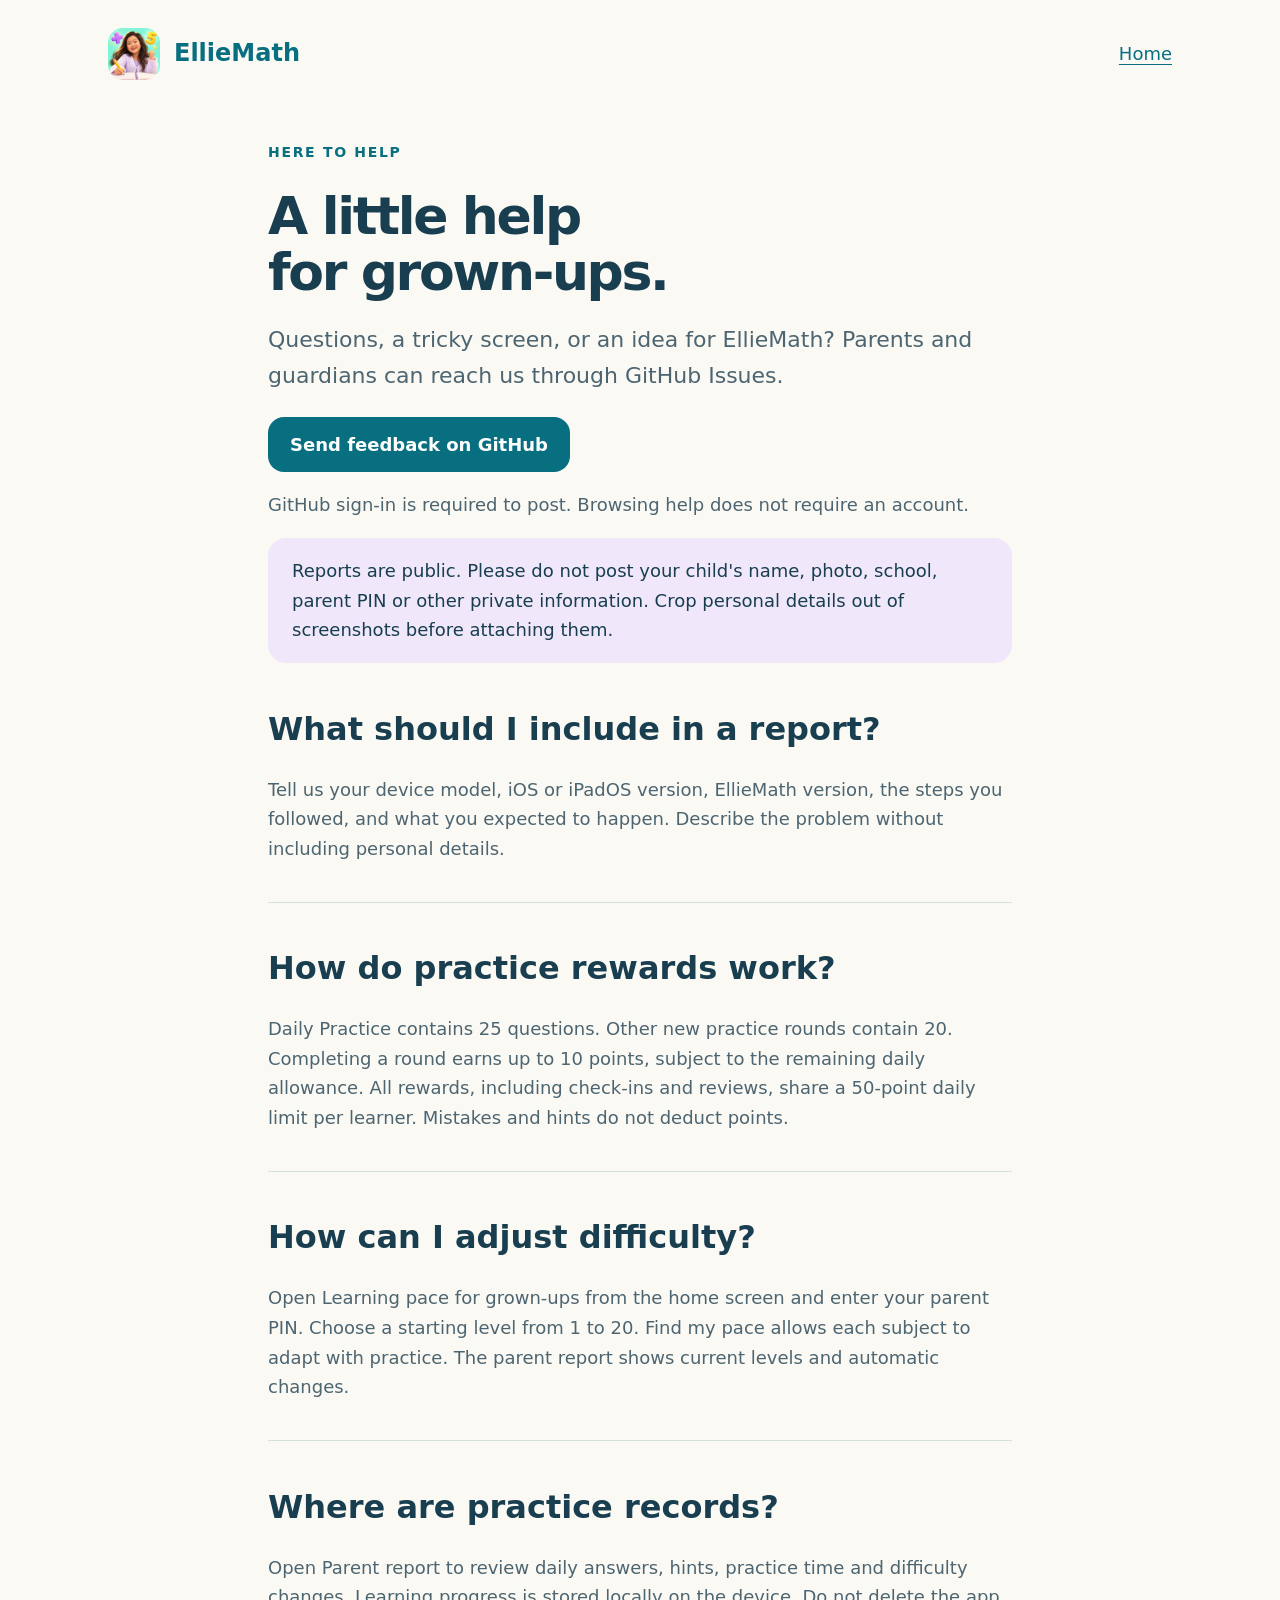
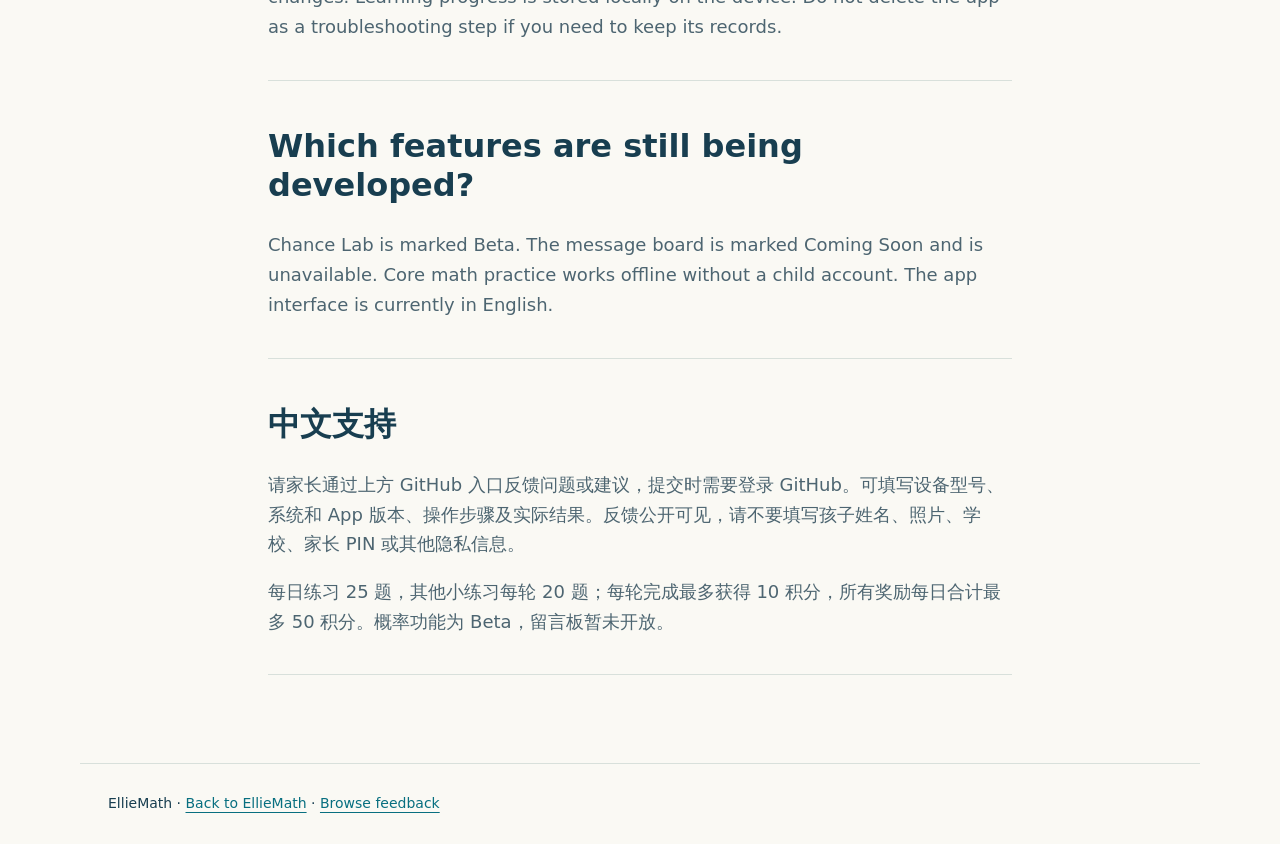
==== support.html @ 3c236420 "Publish EllieMath product information and parent support" ====
<!doctype html><html lang="en"><head><meta charset="utf-8"><meta name="viewport" content="width=device-width,initial-scale=1"><title>EllieMath — Help for parents</title><link rel="stylesheet" href="style.css"><link rel="icon" href="icon.png"></head><body><header><a class="brand" href="./"><img src="icon.png" alt="">EllieMath</a><nav><a href="./">Home</a></nav></header><main class="help"><span class="eyebrow">Here to help</span><h1>A little help<br>for grown-ups.</h1><p class="lead">Questions, a tricky screen, or an idea for EllieMath? Parents and guardians can reach us through GitHub Issues.</p><a class="button" href="https://github.com/jiaxiaofan813-byte/EllieMathSupport/issues/new/choose">Send feedback on GitHub</a><p>GitHub sign-in is required to post. Browsing help does not require an account.</p><div class="note">Reports are public. Please do not post your child's name, photo, school, parent PIN or other private information. Crop personal details out of screenshots before attaching them.</div><section><h2>What should I include in a report?</h2><p>Tell us your device model, iOS or iPadOS version, EllieMath version, the steps you followed, and what you expected to happen. Describe the problem without including personal details.</p></section><section><h2>How do practice rewards work?</h2><p>Daily Practice contains 25 questions. Other new practice rounds contain 20. Completing a round earns up to 10 points, subject to the remaining daily allowance. All rewards, including check-ins and reviews, share a 50-point daily limit per learner. Mistakes and hints do not deduct points.</p></section><section><h2>How can I adjust difficulty?</h2><p>Open Learning pace for grown-ups from the home screen and enter your parent PIN. Choose a starting level from 1 to 20. Find my pace allows each subject to adapt with practice. The parent report shows current levels and automatic changes.</p></section><section><h2>Where are practice records?</h2><p>Open Parent report to review daily answers, hints, practice time and difficulty changes. Learning progress is stored locally on the device. Do not delete the app as a troubleshooting step if you need to keep its records.</p></section><section><h2>Which features are still being developed?</h2><p>Chance Lab is marked Beta. The message board is marked Coming Soon and is unavailable. Core math practice works offline without a child account. The app interface is currently in English.</p></section><section lang="zh-Hans"><h2>中文支持</h2><p>请家长通过上方 GitHub 入口反馈问题或建议，提交时需要登录 GitHub。可填写设备型号、系统和 App 版本、操作步骤及实际结果。反馈公开可见，请不要填写孩子姓名、照片、学校、家长 PIN 或其他隐私信息。</p><p>每日练习 25 题，其他小练习每轮 20 题；每轮完成最多获得 10 积分，所有奖励每日合计最多 50 积分。概率功能为 Beta，留言板暂未开放。</p></section></main><footer>EllieMath · <a href="./">Back to EllieMath</a> · <a href="https://github.com/jiaxiaofan813-byte/EllieMathSupport/issues">Browse feedback</a></footer></body></html>
---- style.css ----
:root{color-scheme:light;--ink:#183e50;--teal:#086f80;--muted:#4d6571}*{box-sizing:border-box}body{margin:0;color:var(--ink);background:#faf9f4;font:18px/1.65 system-ui,-apple-system,sans-serif}a{color:var(--teal);text-underline-offset:4px}header,main,footer{max-width:1120px;margin:auto;padding:28px}header{display:flex;justify-content:space-between;align-items:center}.brand{display:flex;gap:14px;align-items:center;font-size:24px;font-weight:800;text-decoration:none}.brand img{width:52px;border-radius:15px}nav{display:flex;gap:24px}.hero{display:grid;grid-template-columns:1.1fr 1fr;align-items:center;gap:60px;padding:40px 0 70px}.eyebrow{font-size:14px;letter-spacing:.12em;font-weight:800;color:var(--teal);text-transform:uppercase}h1{font-size:clamp(42px,5vw,70px);line-height:1.08;letter-spacing:-.045em;margin:22px 0}h2{font-size:32px;line-height:1.2}p{color:var(--muted)}.lead{font-size:22px}.button{display:inline-block;padding:13px 22px;border-radius:16px;background:var(--teal);color:white;text-decoration:none;font-weight:700}.screen{padding:22px;background:#d1eee7;border-radius:36px;transform:rotate(2deg)}.screen img{display:block;width:100%;border-radius:20px}.features{display:grid;grid-template-columns:repeat(3,1fr);gap:28px}.features article{padding-top:18px;border-top:4px solid #b9d9d3}.features h2{font-size:23px}.badge{display:inline-block;background:#e9dcfa;color:#633784;border-radius:9px;padding:2px 9px;font-size:13px;font-weight:800}.help{max-width:800px}.help h1{font-size:52px}.help section{padding:20px 0;border-bottom:1px solid #d8e0db}.note{background:#f0e8fa;padding:18px 24px;border-radius:18px}footer{font-size:14px;border-top:1px solid #d8e0db;margin-top:60px}a:focus-visible{outline:3px solid #a45dda;outline-offset:4px}@media(max-width:700px){header,main,footer{padding:20px}nav{gap:16px;font-size:15px}.hero{grid-template-columns:1fr;gap:32px;padding-top:12px}.screen{max-width:420px;margin:auto;transform:none}.features{grid-template-columns:1fr}.help h1{font-size:40px}}
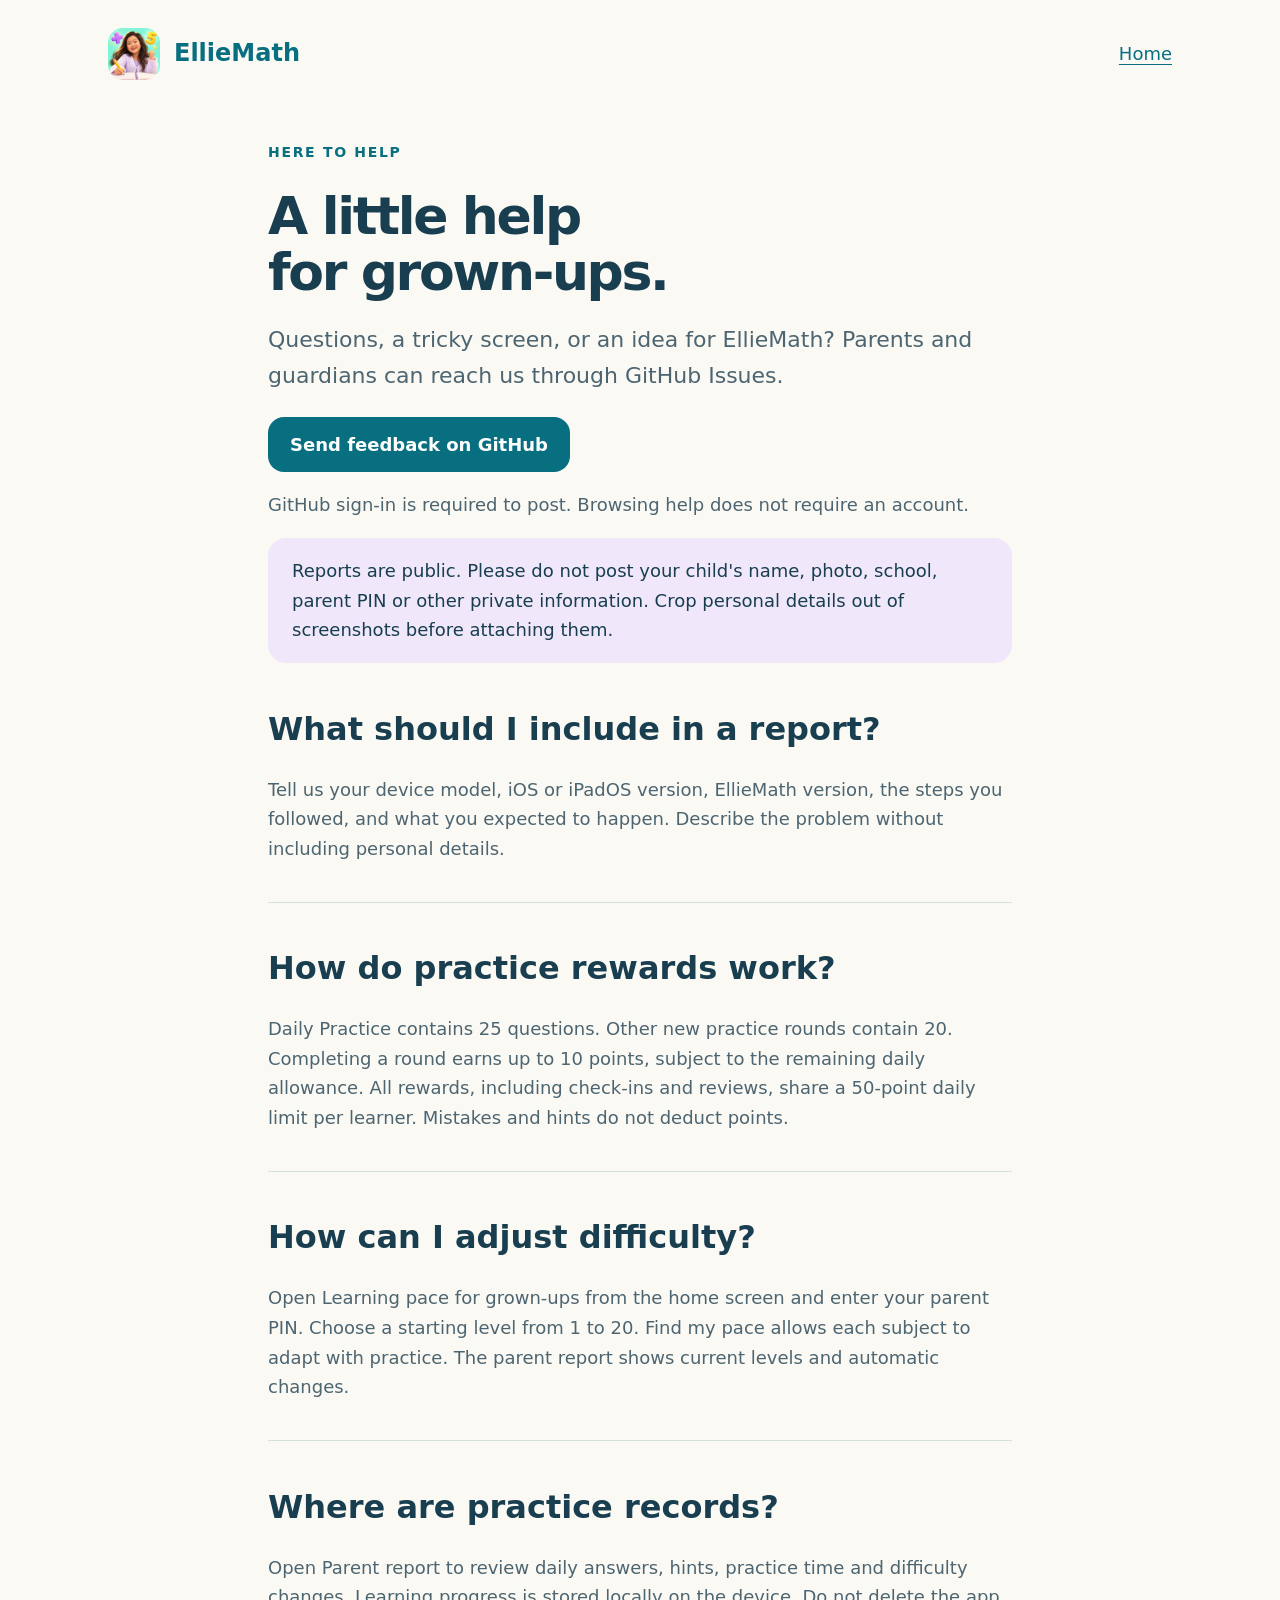
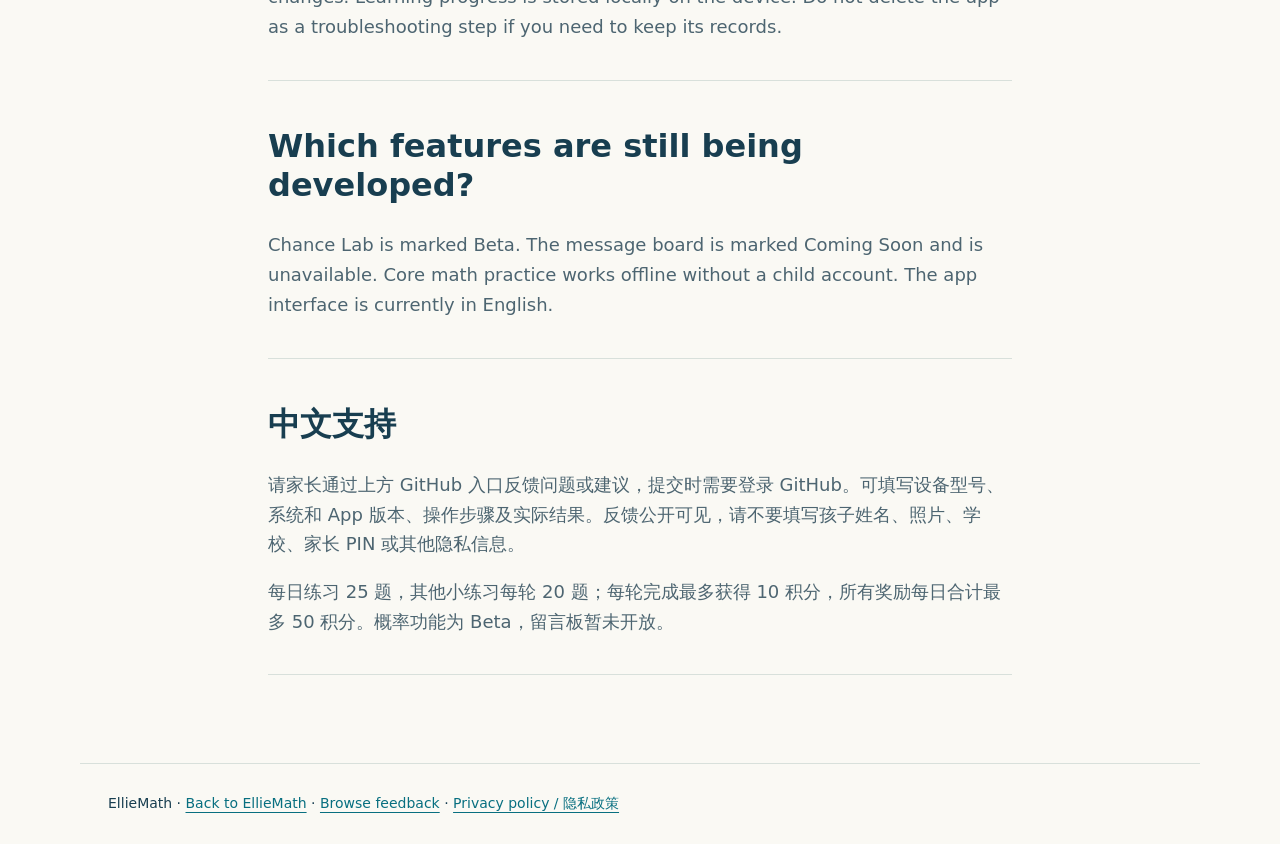
==== commit 8258399c: "Publish bilingual EllieMath privacy policy" ====
--- a/support.html
+++ b/support.html
@@ -1 +1 @@
-<!doctype html><html lang="en"><head><meta charset="utf-8"><meta name="viewport" content="width=device-width,initial-scale=1"><title>EllieMath — Help for parents</title><link rel="stylesheet" href="style.css"><link rel="icon" href="icon.png"></head><body><header><a class="brand" href="./"><img src="icon.png" alt="">EllieMath</a><nav><a href="./">Home</a></nav></header><main class="help"><span class="eyebrow">Here to help</span><h1>A little help<br>for grown-ups.</h1><p class="lead">Questions, a tricky screen, or an idea for EllieMath? Parents and guardians can reach us through GitHub Issues.</p><a class="button" href="https://github.com/jiaxiaofan813-byte/EllieMathSupport/issues/new/choose">Send feedback on GitHub</a><p>GitHub sign-in is required to post. Browsing help does not require an account.</p><div class="note">Reports are public. Please do not post your child's name, photo, school, parent PIN or other private information. Crop personal details out of screenshots before attaching them.</div><section><h2>What should I include in a report?</h2><p>Tell us your device model, iOS or iPadOS version, EllieMath version, the steps you followed, and what you expected to happen. Describe the problem without including personal details.</p></section><section><h2>How do practice rewards work?</h2><p>Daily Practice contains 25 questions. Other new practice rounds contain 20. Completing a round earns up to 10 points, subject to the remaining daily allowance. All rewards, including check-ins and reviews, share a 50-point daily limit per learner. Mistakes and hints do not deduct points.</p></section><section><h2>How can I adjust difficulty?</h2><p>Open Learning pace for grown-ups from the home screen and enter your parent PIN. Choose a starting level from 1 to 20. Find my pace allows each subject to adapt with practice. The parent report shows current levels and automatic changes.</p></section><section><h2>Where are practice records?</h2><p>Open Parent report to review daily answers, hints, practice time and difficulty changes. Learning progress is stored locally on the device. Do not delete the app as a troubleshooting step if you need to keep its records.</p></section><section><h2>Which features are still being developed?</h2><p>Chance Lab is marked Beta. The message board is marked Coming Soon and is unavailable. Core math practice works offline without a child account. The app interface is currently in English.</p></section><section lang="zh-Hans"><h2>中文支持</h2><p>请家长通过上方 GitHub 入口反馈问题或建议，提交时需要登录 GitHub。可填写设备型号、系统和 App 版本、操作步骤及实际结果。反馈公开可见，请不要填写孩子姓名、照片、学校、家长 PIN 或其他隐私信息。</p><p>每日练习 25 题，其他小练习每轮 20 题；每轮完成最多获得 10 积分，所有奖励每日合计最多 50 积分。概率功能为 Beta，留言板暂未开放。</p></section></main><footer>EllieMath · <a href="./">Back to EllieMath</a> · <a href="https://github.com/jiaxiaofan813-byte/EllieMathSupport/issues">Browse feedback</a></footer></body></html>
+<!doctype html><html lang="en"><head><meta charset="utf-8"><meta name="viewport" content="width=device-width,initial-scale=1"><title>EllieMath — Help for parents</title><link rel="stylesheet" href="style.css"><link rel="icon" href="icon.png"></head><body><header><a class="brand" href="./"><img src="icon.png" alt="">EllieMath</a><nav><a href="./">Home</a></nav></header><main class="help"><span class="eyebrow">Here to help</span><h1>A little help<br>for grown-ups.</h1><p class="lead">Questions, a tricky screen, or an idea for EllieMath? Parents and guardians can reach us through GitHub Issues.</p><a class="button" href="https://github.com/jiaxiaofan813-byte/EllieMathSupport/issues/new/choose">Send feedback on GitHub</a><p>GitHub sign-in is required to post. Browsing help does not require an account.</p><div class="note">Reports are public. Please do not post your child's name, photo, school, parent PIN or other private information. Crop personal details out of screenshots before attaching them.</div><section><h2>What should I include in a report?</h2><p>Tell us your device model, iOS or iPadOS version, EllieMath version, the steps you followed, and what you expected to happen. Describe the problem without including personal details.</p></section><section><h2>How do practice rewards work?</h2><p>Daily Practice contains 25 questions. Other new practice rounds contain 20. Completing a round earns up to 10 points, subject to the remaining daily allowance. All rewards, including check-ins and reviews, share a 50-point daily limit per learner. Mistakes and hints do not deduct points.</p></section><section><h2>How can I adjust difficulty?</h2><p>Open Learning pace for grown-ups from the home screen and enter your parent PIN. Choose a starting level from 1 to 20. Find my pace allows each subject to adapt with practice. The parent report shows current levels and automatic changes.</p></section><section><h2>Where are practice records?</h2><p>Open Parent report to review daily answers, hints, practice time and difficulty changes. Learning progress is stored locally on the device. Do not delete the app as a troubleshooting step if you need to keep its records.</p></section><section><h2>Which features are still being developed?</h2><p>Chance Lab is marked Beta. The message board is marked Coming Soon and is unavailable. Core math practice works offline without a child account. The app interface is currently in English.</p></section><section lang="zh-Hans"><h2>中文支持</h2><p>请家长通过上方 GitHub 入口反馈问题或建议，提交时需要登录 GitHub。可填写设备型号、系统和 App 版本、操作步骤及实际结果。反馈公开可见，请不要填写孩子姓名、照片、学校、家长 PIN 或其他隐私信息。</p><p>每日练习 25 题，其他小练习每轮 20 题；每轮完成最多获得 10 积分，所有奖励每日合计最多 50 积分。概率功能为 Beta，留言板暂未开放。</p></section></main><footer>EllieMath · <a href="./">Back to EllieMath</a> · <a href="https://github.com/jiaxiaofan813-byte/EllieMathSupport/issues">Browse feedback</a> · <a href="privacy.html">Privacy policy / 隐私政策</a></footer></body></html>
